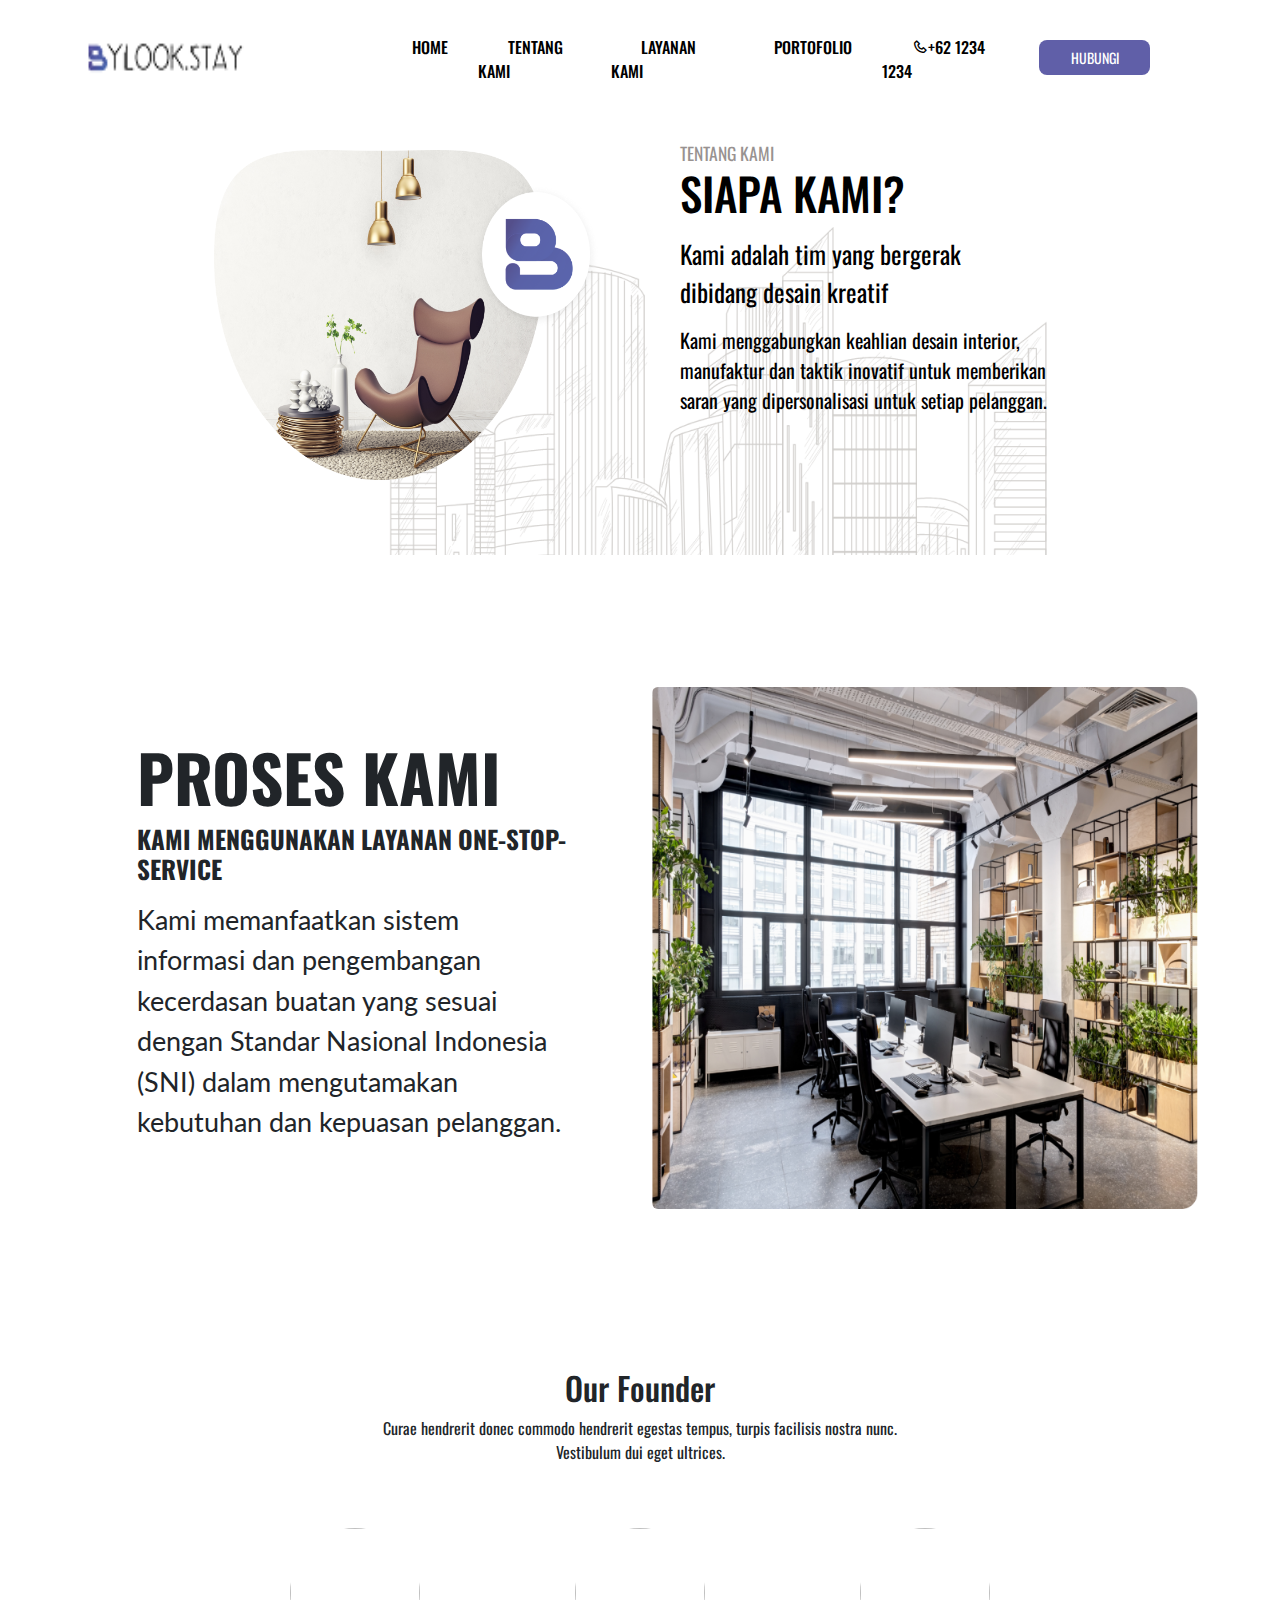
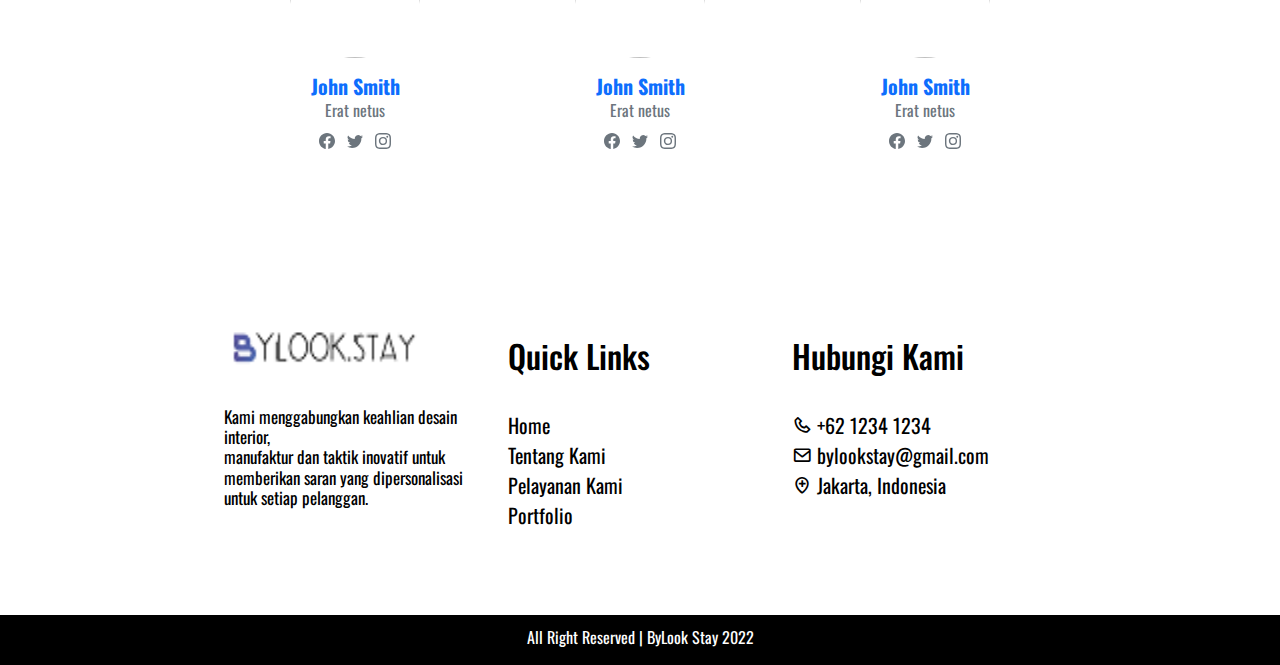
==== about.html @ 90b26701 "first commit" ====
<!DOCTYPE html>
<html>

<head>
    <meta charset="utg-8">
    <meta name="viewport" content="width=device-width, initial-scale=1.0">
    <title>Tentang Kami</title>
    <link rel="stylesheet" type="text/css" href="css/style3.css">
    <link rel="stylesheet" href="https://unpkg.com/boxicons@latest/css/boxicons.min.css">
    <link rel="preconnect" href="https://fonts.googleapis.com">
    <link rel="shortcut icon" href="assets/image/perlogoan.png">
    <link rel="preconnect" href="https://fonts.gstatic.com" crossorigin>
    <link href="https://fonts.googleapis.com/css2?family=Oswald:wght@300;400;500&display=swap" rel="stylesheet">
    <link rel="stylesheet" href="https://fonts.googleapis.com/css?family=Lato&amp;display=swap">
    <link rel="stylesheet" href="https://fonts.googleapis.com/css?family=Oswald&amp;display=swap">
    <link rel="stylesheet" href="assets/css/Hero-Clean-images.css">
    <link rel="stylesheet" href="assets/bootstrap/css/bootstrap.min.css">
</head>

<body>
    <header>
        <a href="#" class="logo">
            <img class="bylooks" src="assets/image/by.png">
        </a>
        <div class="bx bx-menu" id="menu-icon"></div>
        <ul class="navlist">
            <li><a href="index.html">HOME</a></li>
            <li><a href="about.html">TENTANG KAMI</a></li>
            <li><a href="project.html">LAYANAN KAMI</a></li>
            <li><a href="#">PORTOFOLIO</a></li>
            <li><a href="#"><i class='bx bx-phone'></i>+62 1234 1234</a></li>
        </ul>
        <button class="contact"><a href="#" class="btn-contact">HUBUNGI</a></button>
    </header>

    <!-- About-->
    <section class="about" id="about" style="background: url(&quot;assets/image/Frame%201.png&quot;)">
        <div class="about-image">
            <img src="./assets/image/Group 51.png" alt="img-about">
        </div>
        <div class="about-text">
            <span>TENTANG KAMI</span>
            <h2>SIAPA KAMI?</h2>
            <p class="p1">Kami adalah tim yang bergerak<br> dibidang desain kreatif </p>
            <p class="p2">Kami menggabungkan keahlian desain interior, manufaktur dan taktik inovatif untuk memberikan
                saran yang dipersonalisasi untuk setiap pelanggan.</p>
        </div>
    </section>
    <div class="container py-4 py-xl-5" style="margin-top: 20px; min-height: 700px">
        <div class="row gy-4 gy-md-0" style="min-height: 650px;">
            <div
                class="col-md-6 text-center text-md-start d-flex d-sm-flex d-md-flex justify-content-center align-items-center justify-content-md-start align-items-md-center justify-content-xl-center">
                <div style="width: 80%;">
                    <h2 class="text-uppercase fw-bold" style="font-family: Oswald, sans-serif;font-size: 65px;">PROSES
                        KAMI<br></h2>
                    <h2 class="text-uppercase fw-bold" style="font-family: Oswald, sans-serif;font-size: 25px;">Kami
                        menggunakan layanan one-stop-service<br></h2>
                    <p class="my-3" style="font-size: 27px;font-family: Lato, sans-serif;">Kami memanfaatkan sistem
                        informasi dan pengembangan kecerdasan buatan yang sesuai dengan Standar Nasional Indonesia (SNI)
                        dalam mengutamakan kebutuhan dan kepuasan pelanggan.<br></p>
                </div>
            </div>
            <div
                class="col-md-6 text-center text-md-start d-flex d-sm-flex d-md-flex justify-content-center align-items-center justify-content-md-start align-items-md-center justify-content-xl-center">
                <div><img class="rounded img-fluid" style="min-height: 300px;" src="assets/image/1%20(1).png"></div>
            </div>
        </div>
    </div>
    <div class="container py-4 py-xl-5">
        <div class="row mb-4 mb-lg-5">
            <div class="col-md-8 col-xl-6 text-center mx-auto">
                <h2>Our Founder</h2>
                <p class="w-lg-50">Curae hendrerit donec commodo hendrerit egestas tempus, turpis facilisis nostra nunc.
                    Vestibulum dui eget ultrices.</p>
            </div>
        </div>
        <div
            class="row gy-4 row-cols-2 row-cols-md-4 text-center text-md-start d-flex d-sm-flex d-md-flex justify-content-center align-items-center justify-content-md-start align-items-md-center justify-content-xl-center">
            <div class="col">
                <div class="card border-0 shadow-none">
                    <div class="card-body text-center d-flex flex-column align-items-center p-0"><img
                            class="rounded-circle mb-3 fit-cover" width="130" height="130"
                            src="https://cdn.bootstrapstudio.io/placeholders/1400x800.png">
                        <h5 class="fw-bold text-primary card-title mb-0"><strong>John Smith</strong></h5>
                        <p class="text-muted card-text mb-2">Erat netus</p>
                        <ul class="list-inline fs-6 text-muted w-100 mb-0">
                            <li class="list-inline-item text-center">
                                <div class="d-flex flex-column align-items-center"><svg
                                        xmlns="http://www.w3.org/2000/svg" width="1em" height="1em" fill="currentColor"
                                        viewBox="0 0 16 16" class="bi bi-facebook">
                                        <path
                                            d="M16 8.049c0-4.446-3.582-8.05-8-8.05C3.58 0-.002 3.603-.002 8.05c0 4.017 2.926 7.347 6.75 7.951v-5.625h-2.03V8.05H6.75V6.275c0-2.017 1.195-3.131 3.022-3.131.876 0 1.791.157 1.791.157v1.98h-1.009c-.993 0-1.303.621-1.303 1.258v1.51h2.218l-.354 2.326H9.25V16c3.824-.604 6.75-3.934 6.75-7.951z">
                                        </path>
                                    </svg></div>
                            </li>
                            <li class="list-inline-item text-center">
                                <div class="d-flex flex-column align-items-center"><svg
                                        xmlns="http://www.w3.org/2000/svg" width="1em" height="1em" fill="currentColor"
                                        viewBox="0 0 16 16" class="bi bi-twitter">
                                        <path
                                            d="M5.026 15c6.038 0 9.341-5.003 9.341-9.334 0-.14 0-.282-.006-.422A6.685 6.685 0 0 0 16 3.542a6.658 6.658 0 0 1-1.889.518 3.301 3.301 0 0 0 1.447-1.817 6.533 6.533 0 0 1-2.087.793A3.286 3.286 0 0 0 7.875 6.03a9.325 9.325 0 0 1-6.767-3.429 3.289 3.289 0 0 0 1.018 4.382A3.323 3.323 0 0 1 .64 6.575v.045a3.288 3.288 0 0 0 2.632 3.218 3.203 3.203 0 0 1-.865.115 3.23 3.23 0 0 1-.614-.057 3.283 3.283 0 0 0 3.067 2.277A6.588 6.588 0 0 1 .78 13.58a6.32 6.32 0 0 1-.78-.045A9.344 9.344 0 0 0 5.026 15z">
                                        </path>
                                    </svg></div>
                            </li>
                            <li class="list-inline-item text-center">
                                <div class="d-flex flex-column align-items-center"><svg
                                        xmlns="http://www.w3.org/2000/svg" width="1em" height="1em" fill="currentColor"
                                        viewBox="0 0 16 16" class="bi bi-instagram">
                                        <path
                                            d="M8 0C5.829 0 5.556.01 4.703.048 3.85.088 3.269.222 2.76.42a3.917 3.917 0 0 0-1.417.923A3.927 3.927 0 0 0 .42 2.76C.222 3.268.087 3.85.048 4.7.01 5.555 0 5.827 0 8.001c0 2.172.01 2.444.048 3.297.04.852.174 1.433.372 1.942.205.526.478.972.923 1.417.444.445.89.719 1.416.923.51.198 1.09.333 1.942.372C5.555 15.99 5.827 16 8 16s2.444-.01 3.298-.048c.851-.04 1.434-.174 1.943-.372a3.916 3.916 0 0 0 1.416-.923c.445-.445.718-.891.923-1.417.197-.509.332-1.09.372-1.942C15.99 10.445 16 10.173 16 8s-.01-2.445-.048-3.299c-.04-.851-.175-1.433-.372-1.941a3.926 3.926 0 0 0-.923-1.417A3.911 3.911 0 0 0 13.24.42c-.51-.198-1.092-.333-1.943-.372C10.443.01 10.172 0 7.998 0h.003zm-.717 1.442h.718c2.136 0 2.389.007 3.232.046.78.035 1.204.166 1.486.275.373.145.64.319.92.599.28.28.453.546.598.92.11.281.24.705.275 1.485.039.843.047 1.096.047 3.231s-.008 2.389-.047 3.232c-.035.78-.166 1.203-.275 1.485a2.47 2.47 0 0 1-.599.919c-.28.28-.546.453-.92.598-.28.11-.704.24-1.485.276-.843.038-1.096.047-3.232.047s-2.39-.009-3.233-.047c-.78-.036-1.203-.166-1.485-.276a2.478 2.478 0 0 1-.92-.598 2.48 2.48 0 0 1-.6-.92c-.109-.281-.24-.705-.275-1.485-.038-.843-.046-1.096-.046-3.233 0-2.136.008-2.388.046-3.231.036-.78.166-1.204.276-1.486.145-.373.319-.64.599-.92.28-.28.546-.453.92-.598.282-.11.705-.24 1.485-.276.738-.034 1.024-.044 2.515-.045v.002zm4.988 1.328a.96.96 0 1 0 0 1.92.96.96 0 0 0 0-1.92zm-4.27 1.122a4.109 4.109 0 1 0 0 8.217 4.109 4.109 0 0 0 0-8.217zm0 1.441a2.667 2.667 0 1 1 0 5.334 2.667 2.667 0 0 1 0-5.334z">
                                        </path>
                                    </svg></div>
                            </li>
                        </ul>
                    </div>
                </div>
            </div>
            <div class="col">
                <div class="card border-0 shadow-none">
                    <div class="card-body text-center d-flex flex-column align-items-center p-0"><img
                            class="rounded-circle mb-3 fit-cover" width="130" height="130"
                            src="https://cdn.bootstrapstudio.io/placeholders/1400x800.png">
                        <h5 class="fw-bold text-primary card-title mb-0"><strong>John Smith</strong></h5>
                        <p class="text-muted card-text mb-2">Erat netus</p>
                        <ul class="list-inline fs-6 text-muted w-100 mb-0">
                            <li class="list-inline-item text-center">
                                <div class="d-flex flex-column align-items-center"><svg
                                        xmlns="http://www.w3.org/2000/svg" width="1em" height="1em" fill="currentColor"
                                        viewBox="0 0 16 16" class="bi bi-facebook">
                                        <path
                                            d="M16 8.049c0-4.446-3.582-8.05-8-8.05C3.58 0-.002 3.603-.002 8.05c0 4.017 2.926 7.347 6.75 7.951v-5.625h-2.03V8.05H6.75V6.275c0-2.017 1.195-3.131 3.022-3.131.876 0 1.791.157 1.791.157v1.98h-1.009c-.993 0-1.303.621-1.303 1.258v1.51h2.218l-.354 2.326H9.25V16c3.824-.604 6.75-3.934 6.75-7.951z">
                                        </path>
                                    </svg></div>
                            </li>
                            <li class="list-inline-item text-center">
                                <div class="d-flex flex-column align-items-center"><svg
                                        xmlns="http://www.w3.org/2000/svg" width="1em" height="1em" fill="currentColor"
                                        viewBox="0 0 16 16" class="bi bi-twitter">
                                        <path
                                            d="M5.026 15c6.038 0 9.341-5.003 9.341-9.334 0-.14 0-.282-.006-.422A6.685 6.685 0 0 0 16 3.542a6.658 6.658 0 0 1-1.889.518 3.301 3.301 0 0 0 1.447-1.817 6.533 6.533 0 0 1-2.087.793A3.286 3.286 0 0 0 7.875 6.03a9.325 9.325 0 0 1-6.767-3.429 3.289 3.289 0 0 0 1.018 4.382A3.323 3.323 0 0 1 .64 6.575v.045a3.288 3.288 0 0 0 2.632 3.218 3.203 3.203 0 0 1-.865.115 3.23 3.23 0 0 1-.614-.057 3.283 3.283 0 0 0 3.067 2.277A6.588 6.588 0 0 1 .78 13.58a6.32 6.32 0 0 1-.78-.045A9.344 9.344 0 0 0 5.026 15z">
                                        </path>
                                    </svg></div>
                            </li>
                            <li class="list-inline-item text-center">
                                <div class="d-flex flex-column align-items-center"><svg
                                        xmlns="http://www.w3.org/2000/svg" width="1em" height="1em" fill="currentColor"
                                        viewBox="0 0 16 16" class="bi bi-instagram">
                                        <path
                                            d="M8 0C5.829 0 5.556.01 4.703.048 3.85.088 3.269.222 2.76.42a3.917 3.917 0 0 0-1.417.923A3.927 3.927 0 0 0 .42 2.76C.222 3.268.087 3.85.048 4.7.01 5.555 0 5.827 0 8.001c0 2.172.01 2.444.048 3.297.04.852.174 1.433.372 1.942.205.526.478.972.923 1.417.444.445.89.719 1.416.923.51.198 1.09.333 1.942.372C5.555 15.99 5.827 16 8 16s2.444-.01 3.298-.048c.851-.04 1.434-.174 1.943-.372a3.916 3.916 0 0 0 1.416-.923c.445-.445.718-.891.923-1.417.197-.509.332-1.09.372-1.942C15.99 10.445 16 10.173 16 8s-.01-2.445-.048-3.299c-.04-.851-.175-1.433-.372-1.941a3.926 3.926 0 0 0-.923-1.417A3.911 3.911 0 0 0 13.24.42c-.51-.198-1.092-.333-1.943-.372C10.443.01 10.172 0 7.998 0h.003zm-.717 1.442h.718c2.136 0 2.389.007 3.232.046.78.035 1.204.166 1.486.275.373.145.64.319.92.599.28.28.453.546.598.92.11.281.24.705.275 1.485.039.843.047 1.096.047 3.231s-.008 2.389-.047 3.232c-.035.78-.166 1.203-.275 1.485a2.47 2.47 0 0 1-.599.919c-.28.28-.546.453-.92.598-.28.11-.704.24-1.485.276-.843.038-1.096.047-3.232.047s-2.39-.009-3.233-.047c-.78-.036-1.203-.166-1.485-.276a2.478 2.478 0 0 1-.92-.598 2.48 2.48 0 0 1-.6-.92c-.109-.281-.24-.705-.275-1.485-.038-.843-.046-1.096-.046-3.233 0-2.136.008-2.388.046-3.231.036-.78.166-1.204.276-1.486.145-.373.319-.64.599-.92.28-.28.546-.453.92-.598.282-.11.705-.24 1.485-.276.738-.034 1.024-.044 2.515-.045v.002zm4.988 1.328a.96.96 0 1 0 0 1.92.96.96 0 0 0 0-1.92zm-4.27 1.122a4.109 4.109 0 1 0 0 8.217 4.109 4.109 0 0 0 0-8.217zm0 1.441a2.667 2.667 0 1 1 0 5.334 2.667 2.667 0 0 1 0-5.334z">
                                        </path>
                                    </svg></div>
                            </li>
                        </ul>
                    </div>
                </div>
            </div>
            <div class="col">
                <div class="card border-0 shadow-none">
                    <div class="card-body text-center d-flex flex-column align-items-center p-0"><img
                            class="rounded-circle mb-3 fit-cover" width="130" height="130"
                            src="https://cdn.bootstrapstudio.io/placeholders/1400x800.png">
                        <h5 class="fw-bold text-primary card-title mb-0"><strong>John Smith</strong></h5>
                        <p class="text-muted card-text mb-2">Erat netus</p>
                        <ul class="list-inline fs-6 text-muted w-100 mb-0">
                            <li class="list-inline-item text-center">
                                <div class="d-flex flex-column align-items-center"><svg
                                        xmlns="http://www.w3.org/2000/svg" width="1em" height="1em" fill="currentColor"
                                        viewBox="0 0 16 16" class="bi bi-facebook">
                                        <path
                                            d="M16 8.049c0-4.446-3.582-8.05-8-8.05C3.58 0-.002 3.603-.002 8.05c0 4.017 2.926 7.347 6.75 7.951v-5.625h-2.03V8.05H6.75V6.275c0-2.017 1.195-3.131 3.022-3.131.876 0 1.791.157 1.791.157v1.98h-1.009c-.993 0-1.303.621-1.303 1.258v1.51h2.218l-.354 2.326H9.25V16c3.824-.604 6.75-3.934 6.75-7.951z">
                                        </path>
                                    </svg></div>
                            </li>
                            <li class="list-inline-item text-center">
                                <div class="d-flex flex-column align-items-center"><svg
                                        xmlns="http://www.w3.org/2000/svg" width="1em" height="1em" fill="currentColor"
                                        viewBox="0 0 16 16" class="bi bi-twitter">
                                        <path
                                            d="M5.026 15c6.038 0 9.341-5.003 9.341-9.334 0-.14 0-.282-.006-.422A6.685 6.685 0 0 0 16 3.542a6.658 6.658 0 0 1-1.889.518 3.301 3.301 0 0 0 1.447-1.817 6.533 6.533 0 0 1-2.087.793A3.286 3.286 0 0 0 7.875 6.03a9.325 9.325 0 0 1-6.767-3.429 3.289 3.289 0 0 0 1.018 4.382A3.323 3.323 0 0 1 .64 6.575v.045a3.288 3.288 0 0 0 2.632 3.218 3.203 3.203 0 0 1-.865.115 3.23 3.23 0 0 1-.614-.057 3.283 3.283 0 0 0 3.067 2.277A6.588 6.588 0 0 1 .78 13.58a6.32 6.32 0 0 1-.78-.045A9.344 9.344 0 0 0 5.026 15z">
                                        </path>
                                    </svg></div>
                            </li>
                            <li class="list-inline-item text-center">
                                <div class="d-flex flex-column align-items-center"><svg
                                        xmlns="http://www.w3.org/2000/svg" width="1em" height="1em" fill="currentColor"
                                        viewBox="0 0 16 16" class="bi bi-instagram">
                                        <path
                                            d="M8 0C5.829 0 5.556.01 4.703.048 3.85.088 3.269.222 2.76.42a3.917 3.917 0 0 0-1.417.923A3.927 3.927 0 0 0 .42 2.76C.222 3.268.087 3.85.048 4.7.01 5.555 0 5.827 0 8.001c0 2.172.01 2.444.048 3.297.04.852.174 1.433.372 1.942.205.526.478.972.923 1.417.444.445.89.719 1.416.923.51.198 1.09.333 1.942.372C5.555 15.99 5.827 16 8 16s2.444-.01 3.298-.048c.851-.04 1.434-.174 1.943-.372a3.916 3.916 0 0 0 1.416-.923c.445-.445.718-.891.923-1.417.197-.509.332-1.09.372-1.942C15.99 10.445 16 10.173 16 8s-.01-2.445-.048-3.299c-.04-.851-.175-1.433-.372-1.941a3.926 3.926 0 0 0-.923-1.417A3.911 3.911 0 0 0 13.24.42c-.51-.198-1.092-.333-1.943-.372C10.443.01 10.172 0 7.998 0h.003zm-.717 1.442h.718c2.136 0 2.389.007 3.232.046.78.035 1.204.166 1.486.275.373.145.64.319.92.599.28.28.453.546.598.92.11.281.24.705.275 1.485.039.843.047 1.096.047 3.231s-.008 2.389-.047 3.232c-.035.78-.166 1.203-.275 1.485a2.47 2.47 0 0 1-.599.919c-.28.28-.546.453-.92.598-.28.11-.704.24-1.485.276-.843.038-1.096.047-3.232.047s-2.39-.009-3.233-.047c-.78-.036-1.203-.166-1.485-.276a2.478 2.478 0 0 1-.92-.598 2.48 2.48 0 0 1-.6-.92c-.109-.281-.24-.705-.275-1.485-.038-.843-.046-1.096-.046-3.233 0-2.136.008-2.388.046-3.231.036-.78.166-1.204.276-1.486.145-.373.319-.64.599-.92.28-.28.546-.453.92-.598.282-.11.705-.24 1.485-.276.738-.034 1.024-.044 2.515-.045v.002zm4.988 1.328a.96.96 0 1 0 0 1.92.96.96 0 0 0 0-1.92zm-4.27 1.122a4.109 4.109 0 1 0 0 8.217 4.109 4.109 0 0 0 0-8.217zm0 1.441a2.667 2.667 0 1 1 0 5.334 2.667 2.667 0 0 1 0-5.334z">
                                        </path>
                                    </svg></div>
                            </li>
                        </ul>
                    </div>
                </div>
            </div>
        </div>
    </div>
    <section class="footer">
        <div class="row-foot">
            <div class="column-foot">
                <img class="img-footer" src="assets/image/by.png">
                <h4 class="p-footer">Kami menggabungkan keahlian desain interior,<br>manufaktur dan taktik inovatif
                    untuk<br> memberikan
                    saran yang dipersonalisasi untuk setiap pelanggan.</h4>
            </div>
            <div class="column-foot">
                <h2 style="margin-top: 50px; color: black; margin-bottom: 35px;">Quick Links</h2>
                <a href="index.html" class="link-footer">Home</a><br>
                <a href="about.html" class="link-footer">Tentang Kami</a><br>
                <a href="project.html"class="link-footer">Pelayanan Kami</a><br>
                <a href="#" class="link-footer">Portfolio</a>
            </div>
            <div class="column-foot">
                <h2 style="margin-top: 50px; color: black; margin-bottom: 35px;">Hubungi Kami</h2>
                <a href="#" class="link-footer"><i class='bx bx-phone'></i> +62 1234 1234</a><br>
                <a href="#" class="link-footer"><i class='bx bx-envelope'></i> bylookstay@gmail.com</a><br>
                <a href="#" class="link-footer"><i class='bx bx-location-plus'></i> Jakarta, Indonesia</a>
            </div>
        </div>
    </section>
    <footer>
        <p>All Right Reserved | ByLook Stay 2022</p>
    </footer>
</body>
</html>
---- css/style3.css ----
* {
    padding: 0;
    margin: 0;
    box-sizing: border-box;
    font-family: 'Oswald', sans-serif;
    list-style: none;
    text-decoration: none;
    scroll-behavior: smooth;
}

:root {
    --main-color: #f25341;
    --text-color: #35404e;
    --bg-color: #f9f9ff;
    --big-font: 3.6rem;
    --h2-font: 2.26rem;
    --p-font: 1.1rem;
}

body {
    background: white;
    color: var(--text-color);
}

header {
    position: fixed;
    width: 100%;
    right: 0;
    left: 0;
    display: flex;
    align-items: center;
    justify-content: space-between;
    z-index: 111;
    padding: 2px 30px;
    background: white;
    margin-bottom: 10px;
}

.bylooks {
    width: 170px;
    height: 110px;
    margin-left: 50px;
}

.navlist {
    display: flex;
    margin-left: 100px;
    margin-top: 20px;
    margin-right: 10px;
}

.navlist a{
    color: black;
    font-size: 1rem;
    font-weight: 500;
    padding: 25px 30px;
    transition: color .4s;
    text-decoration: none;
}

.contact {
    width: 120px;
    height: 35px;
    border-radius: 8px;
    color: white;
    background-color: #605FA8;
    border: none;
    margin-right: 100px;
}

.btn-contact {
    color: white;
    text-decoration: none;
    font-size: 14px;
}

.contact:hover{
    transform: scale(1.2);
    transition: .4s;
    box-shadow: 0 5px 15px 2px rgb(0,0,0);
}

.navlist a:hover{
    color: #605FA8;
}

#menu-icon {
    font-size: 2rem;
    cursor: pointer;
    display: none;
}

section {
    padding: 75px 16.7%;
}

.home {
    width: 100%;
    min-height: 95vh;
    display: grid;
    grid-template-columns: repeat(2, 1fr);
    grid-gap: 5rem;
    align-items: center;
}

.home-img img{
    max-width: 150%;
    height: 600px;
    margin-left: 21px;
}

.home-text h5{
    font-size: 50px;
    font-weight: 300;
    margin-bottom: 15px;
    color: black;
    text-decoration: underline;
}

.about {
    display: grid;
    grid-template-columns: repeat(2,2fr);
    grid-gap: 5rem;
    align-items: center;
    padding-top: 100px;
}

.about-image img{
    max-width: 100%;
    width: 500px;
    margin-top: 50px;
    height: auto;
}

span {
    font-size: 1.1rem;
    font-weight: 400;
    color: #989290;
    margin-bottom: 15px;
}

.about-text h2{
    font-size: 45px;
    color: black;
    margin-bottom: 15px;
}

.p1{
    color: black;
    font-size: 25px;
    font-weight: 400;
    margin-bottom: 15px;
}

.p2{
    color: black;
    font-size: 20px;
    font-weight: 300;
    margin-bottom: 25px;
    font-weight: 400;
}

.btn-about {
    width: auto;
    height: auto;
    border-radius: 5px;
    color: white;
    background-color: #605FA8;
    border: none;
    padding-top: 7px;
    padding-left: 19px;
    padding-right: 19px;
    padding-bottom: 7px;
}

.btn-about:hover {
    transform: scale(1.2);
    transition: .4s;
    box-shadow: 0 5px 15px 2px rgb(0,0,0);
}

.proyek{
    display: grid;
}

.proyek-text{
    color: black;
    font-size: 25px;
    text-align: center;
}

.btn-arrow{
    margin-left: 90px;
    height: 35px;
    width: 35px;
}

.container-card {
    display: flex;
}

.review{
    color: black;
    font-size: 20px;
    text-align: center;
}

.review-text{

}

/* Slideshow container */
.slideshow-container {
    position: relative;
    background: white;
}

/* Slides */
.mySlides {
    display: none;
    padding: 80px;
    text-align: center;
}

/* Next & previous buttons */
.prev {
    position: absolute;
    left: 0;
    border-radius: 3px 0 0 3px;
    cursor: pointer;
    top: 50%;
    width: auto;
    margin-top: -30px;
    padding: 16px;
    color: #888;
    font-weight: bold;
    font-size: 20px;
    border-radius: 0 3px 3px 0;
    user-select: none;
}

/* Position the "next button" to the right */
.next {
    position: absolute;
    right: 0;
    border-radius: 3px 0 0 3px;
    cursor: pointer;
    top: 50%;
    width: auto;
    margin-top: -30px;
    padding: 16px;
    color: #888;
    font-weight: bold;
    font-size: 20px;
    border-radius: 0 3px 3px 0;
    user-select: none;
}

/* On hover, add a black background color with a little bit see-through */
.prev:hover, .next:hover {
    background-color: rgba(0,0,0,0.8);
    color: white;
}


/* Add a blue color to the author */
.author {
    color: black;
    margin-top: 50px;
    font-weight: 800;
}

.mitra{
    color: black;
    font-size: 25px;
    text-align: center;
}

.mitra-text{

}

.mitra-img{
    width: 100%;
    margin: auto;
    display: block;
}

.konsultasi {
    display: grid;
    grid-template-columns: repeat(2,2fr);
    grid-gap: 5rem;
    align-items: center;
    padding-top: 100px;
}

.konsultasi-text{
    font-size: 30px;
    font-weight: 100;
}

.p1-konsultasi{
    font-weight: 600;
    font-size: 25px;
    color: black;
}

.p2-konsultasi{
    font-weight: 500;
    font-size: 18px;
    color: black;
    margin-top: 10px;
    text-decoration: none;
}

input[type=text], select, textarea {
    width: 80%;
    padding: 12px;
    border: 1px solid #000;
    border-radius: 8px;
    margin-top: 10px;
    resize: vertical;
}

.btn-konsul{
    width: 400px;
    height: 35px;
    border-radius: 8px;
    color: white;
    background-color: #605FA8;
    border: none;
    margin-right: 100px;
}

.btn-konsul:hover{
    transform: scale(1.2);
    transition: .4s;
    box-shadow: 0 5px 15px 2px rgb(0,0,0);
}

.column-foot {
    float: left;
    width: 33.33%;
    padding: 10px;
}

.row-foot:after {
    content: "";
    display: table;
    clear: both;
}

.img-footer{
    width: 200px;
    height: 120px;
}

.p-footer{
    font-size: 17px;
    color: #000;
    font-weight: 400;
}

.link-footer{
    text-decoration: none;
    color: #000;
    font-size: 20px;
    font-weight: 400;
}

.link-footer:hover{
    color:#605FA8
}

footer {
    text-align: center;
    padding: 10px;
    height: 50px;
    background-color: #000;
    color: white;
}
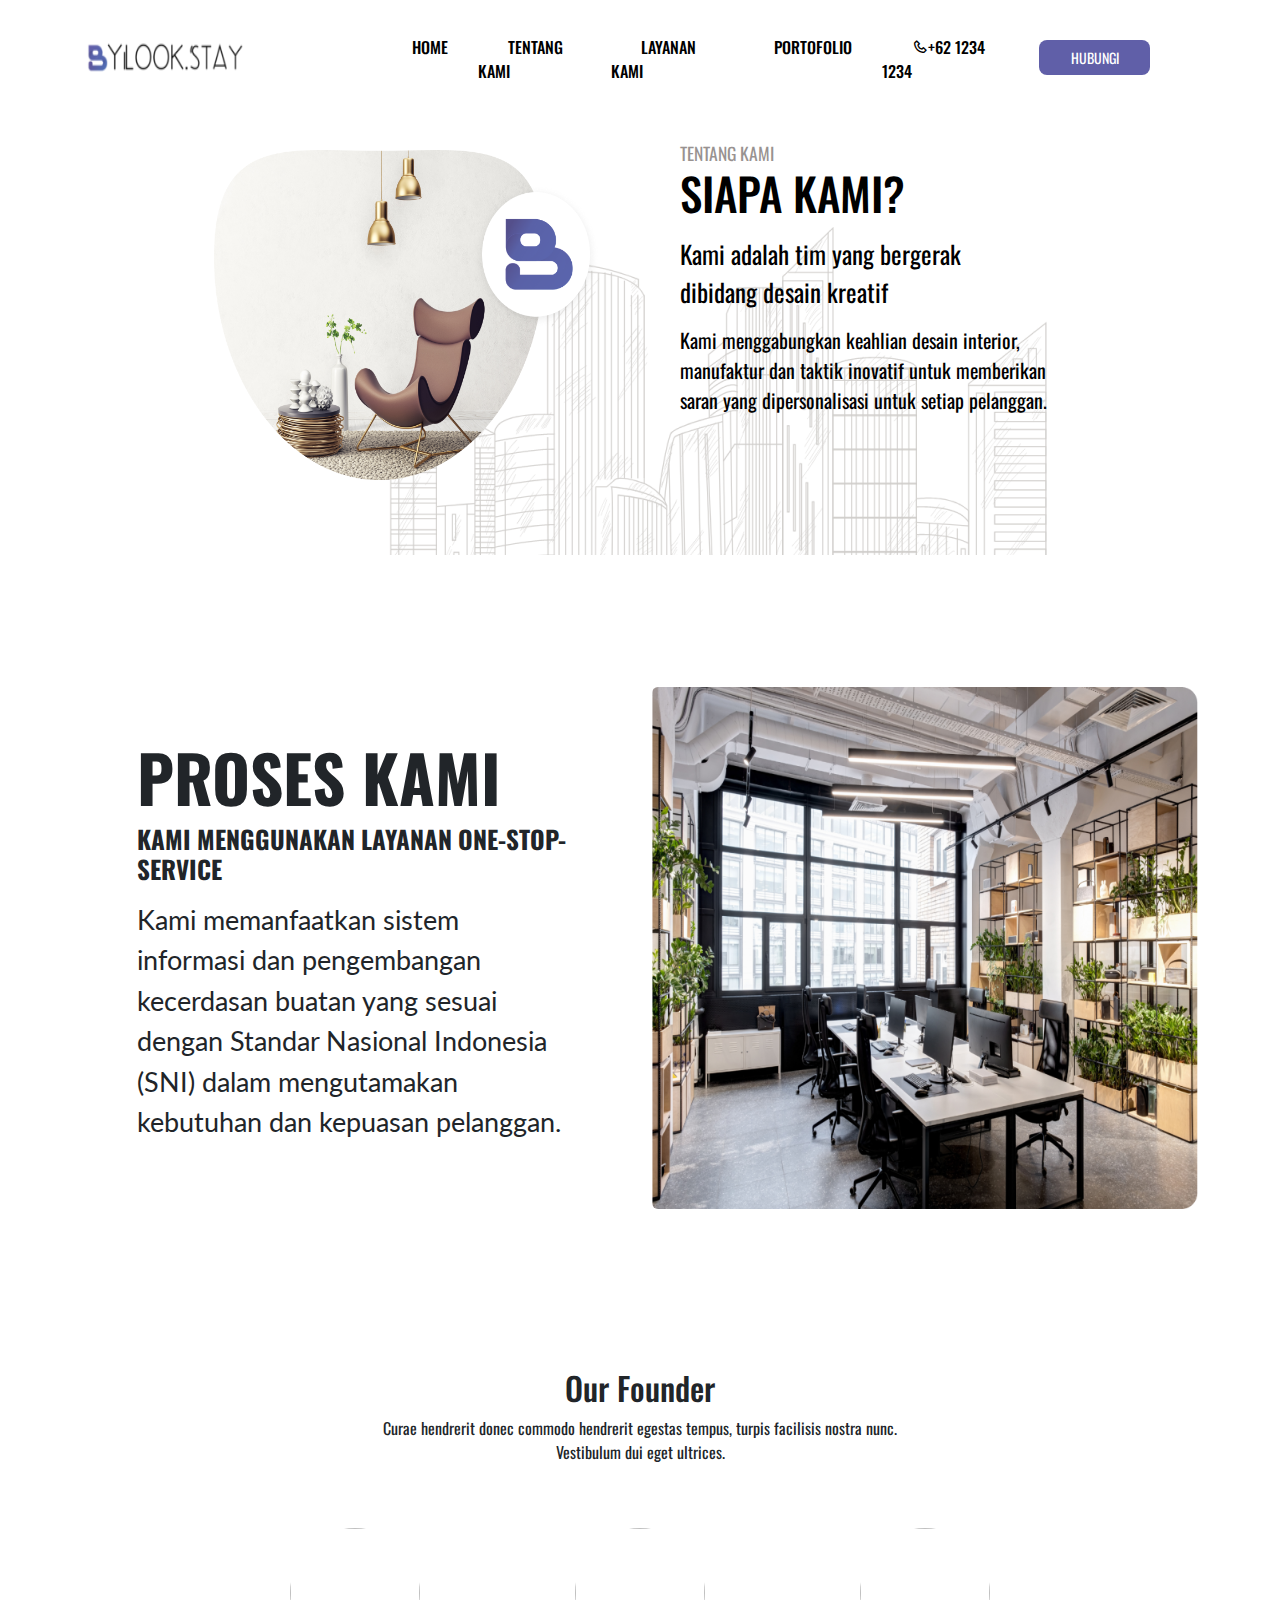
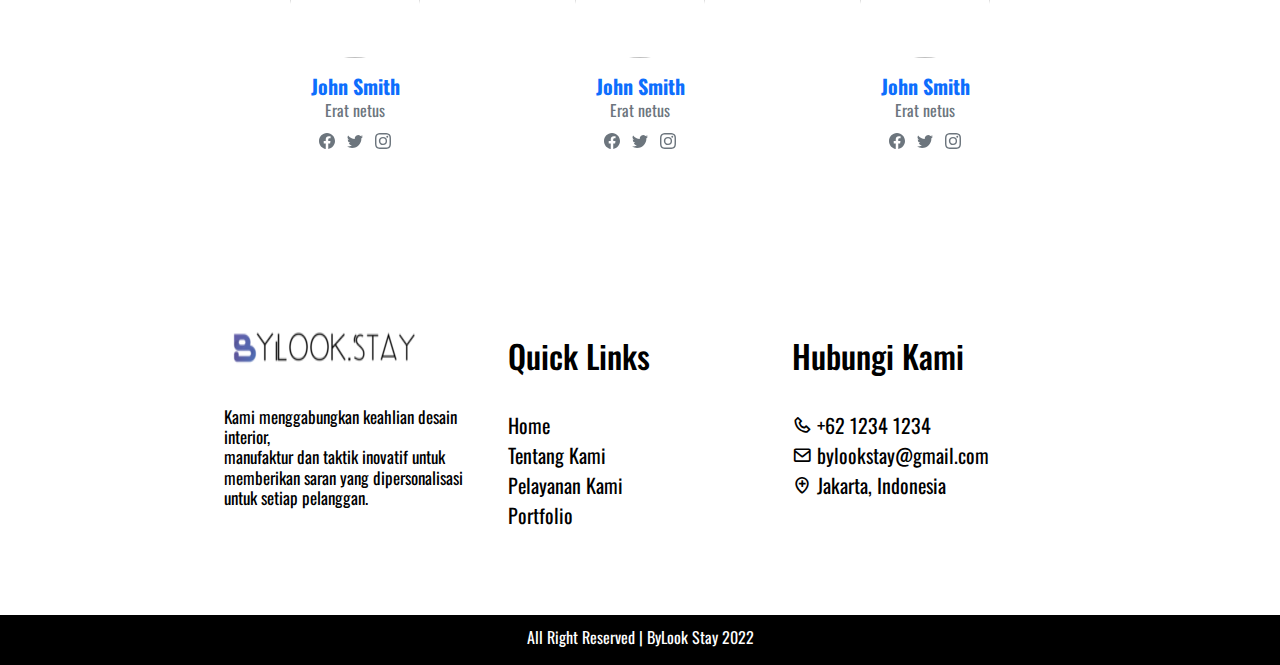
==== commit 6dfe6153: "Tambah Navigasi Whatsapp" ====
--- a/about.html
+++ b/about.html
@@ -20,7 +20,7 @@
 <body>
     <header>
         <a href="#" class="logo">
-            <img class="bylooks" src="assets/image/by.png">
+            <img class="bylooks" src="assets/image/perlogoan.png">
         </a>
         <div class="bx bx-menu" id="menu-icon"></div>
         <ul class="navlist">
@@ -28,9 +28,9 @@
             <li><a href="about.html">TENTANG KAMI</a></li>
             <li><a href="project.html">LAYANAN KAMI</a></li>
             <li><a href="#">PORTOFOLIO</a></li>
-            <li><a href="#"><i class='bx bx-phone'></i>+62 1234 1234</a></li>
+            <li><a href="https://api.whatsapp.com/send?phone=6282118161569&text=Hi,%20Bylook.Stay.%0ASaya%20tertarik%20untuk%20membeli%20jasa%20Anda.%0ABoleh%20tanya-tanya%20dulu?"><i class='bx bx-phone'></i>+62 1234 1234</a></li>
         </ul>
-        <button class="contact"><a href="#" class="btn-contact">HUBUNGI</a></button>
+        <button class="contact"><a href="https://api.whatsapp.com/send?phone=6282118161569&text=Hi,%20Bylook.Stay.%0ASaya%20tertarik%20untuk%20membeli%20jasa%20Anda.%0ABoleh%20tanya-tanya%20dulu?" class="btn-contact">HUBUNGI</a></button>
     </header>
 
     <!-- About-->
@@ -198,7 +198,7 @@
     <section class="footer">
         <div class="row-foot">
             <div class="column-foot">
-                <img class="img-footer" src="assets/image/by.png">
+                <img class="img-footer" src="assets/image/perlogoan.png">
                 <h4 class="p-footer">Kami menggabungkan keahlian desain interior,<br>manufaktur dan taktik inovatif
                     untuk<br> memberikan
                     saran yang dipersonalisasi untuk setiap pelanggan.</h4>
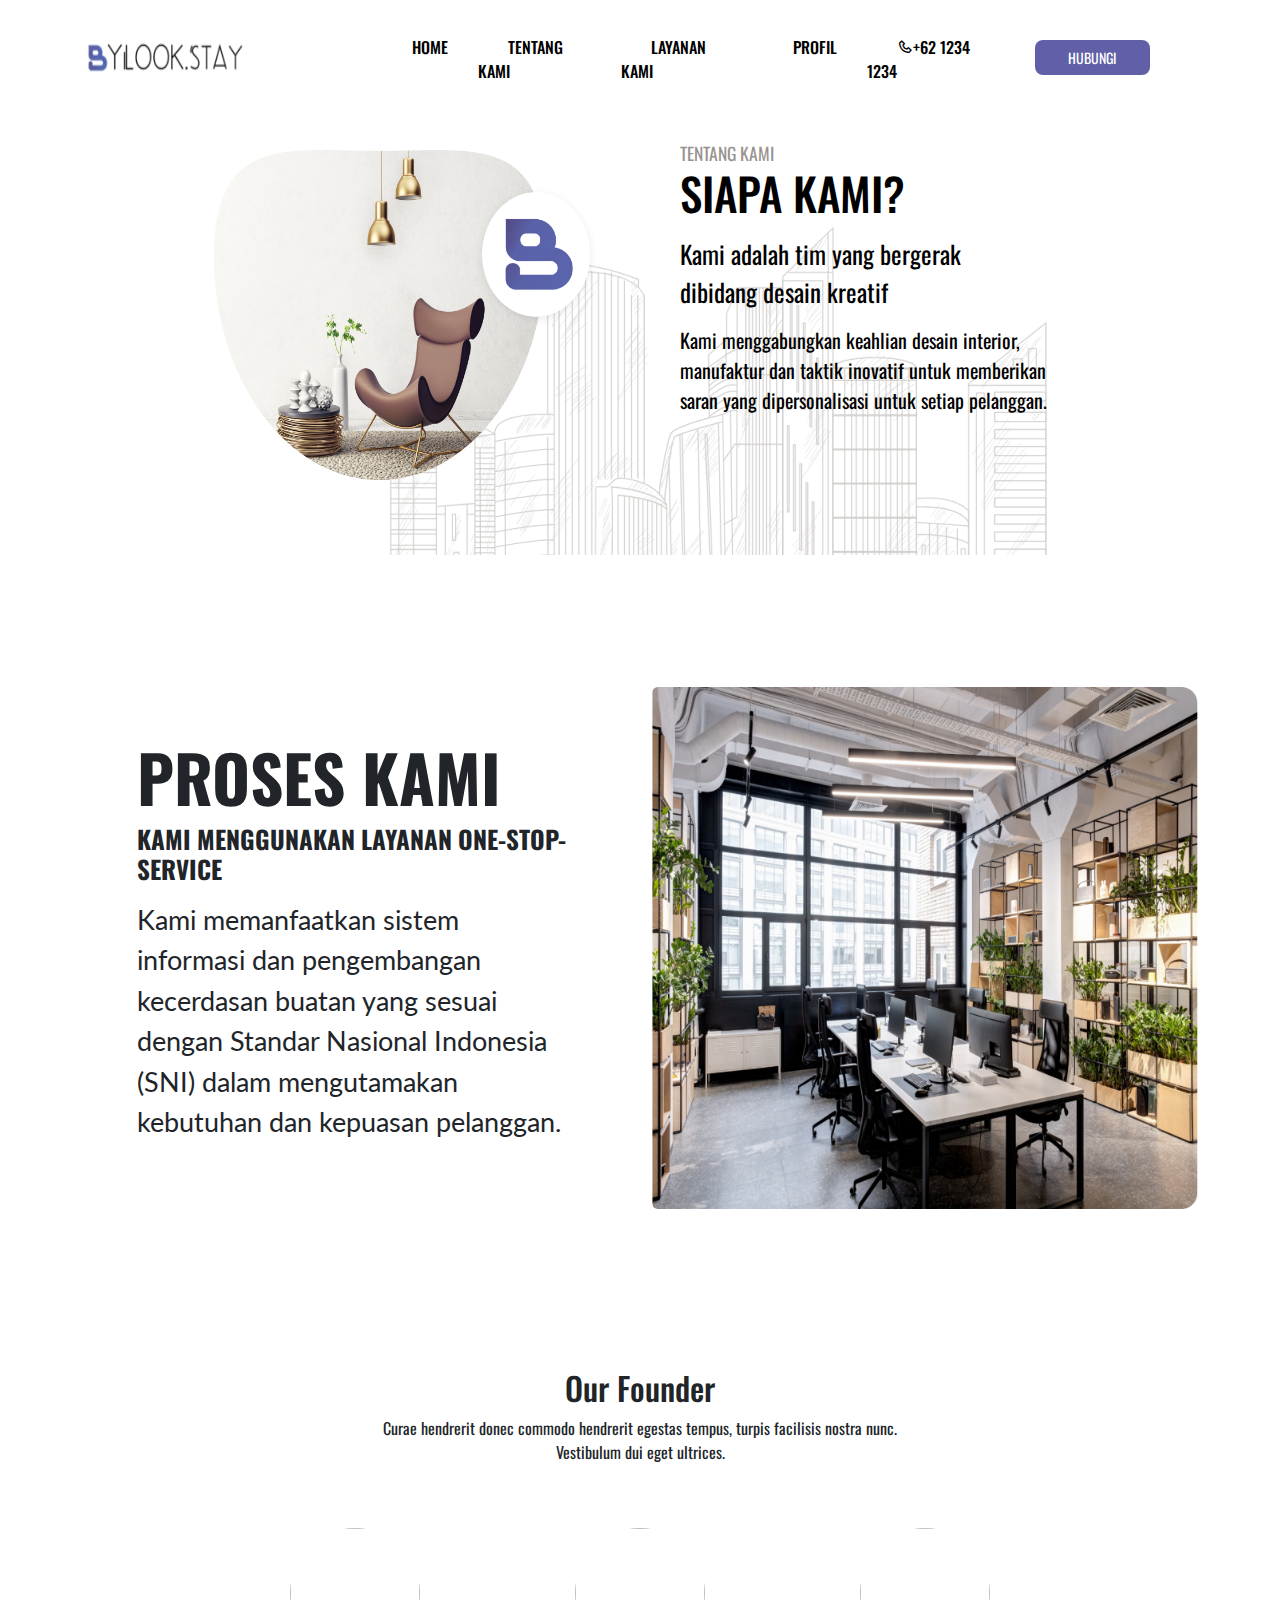
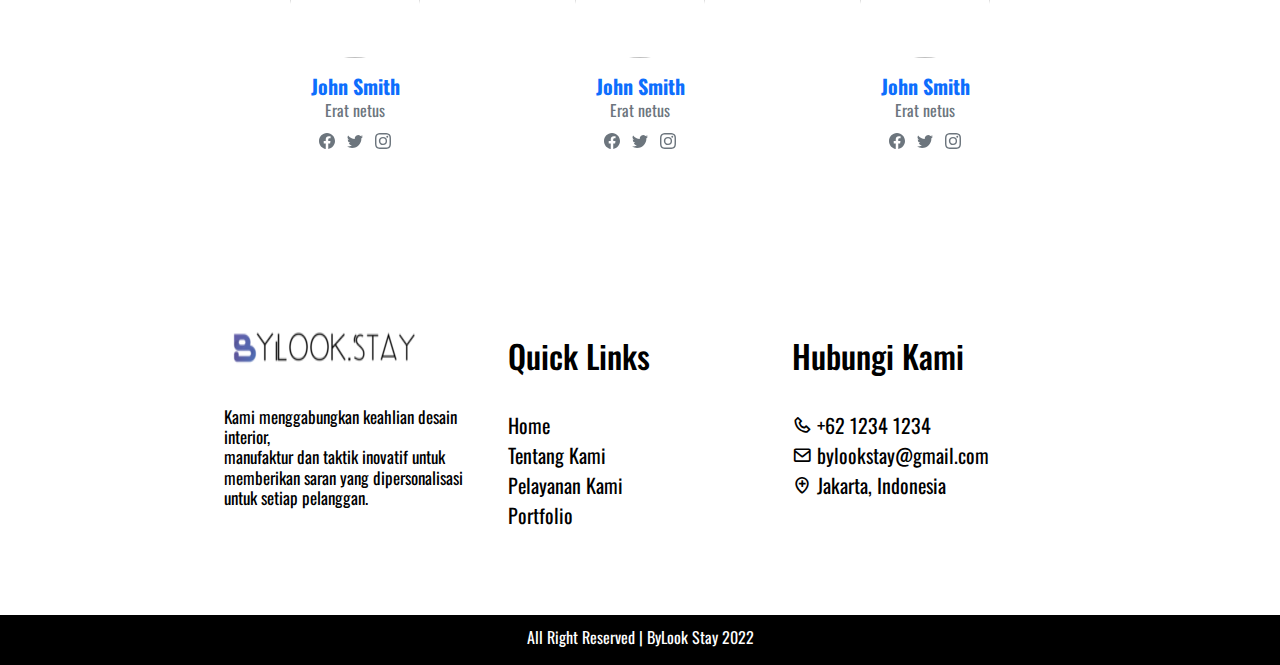
==== commit 68de0133: "Merge pull request #3 from rrifaldy/main" ====
--- a/about.html
+++ b/about.html
@@ -27,8 +27,9 @@
             <li><a href="index.html">HOME</a></li>
             <li><a href="about.html">TENTANG KAMI</a></li>
             <li><a href="project.html">LAYANAN KAMI</a></li>
-            <li><a href="#">PORTOFOLIO</a></li>
+            <li><a href="profil.html">PROFIL</a></li>
             <li><a href="https://api.whatsapp.com/send?phone=6282118161569&text=Hi,%20Bylook.Stay.%0ASaya%20tertarik%20untuk%20membeli%20jasa%20Anda.%0ABoleh%20tanya-tanya%20dulu?"><i class='bx bx-phone'></i>+62 1234 1234</a></li>
+          
         </ul>
         <button class="contact"><a href="https://api.whatsapp.com/send?phone=6282118161569&text=Hi,%20Bylook.Stay.%0ASaya%20tertarik%20untuk%20membeli%20jasa%20Anda.%0ABoleh%20tanya-tanya%20dulu?" class="btn-contact">HUBUNGI</a></button>
     </header>
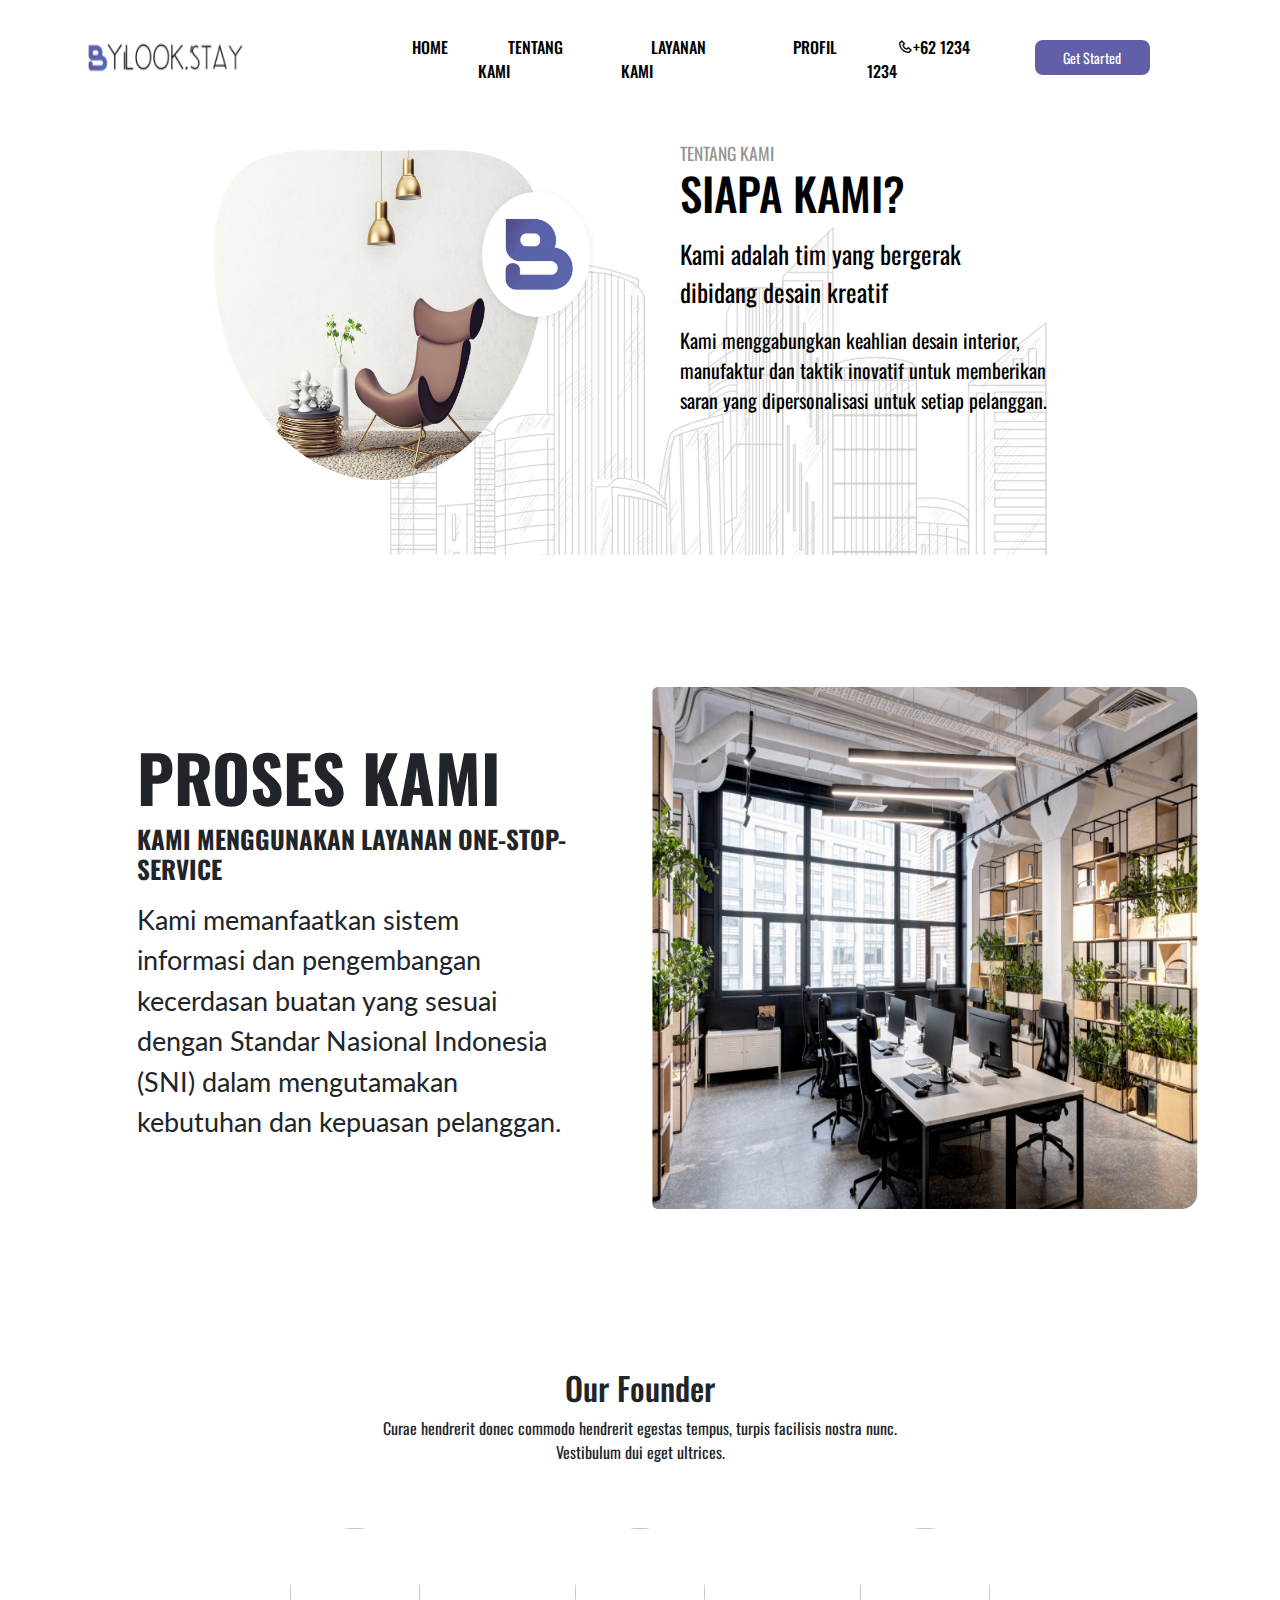
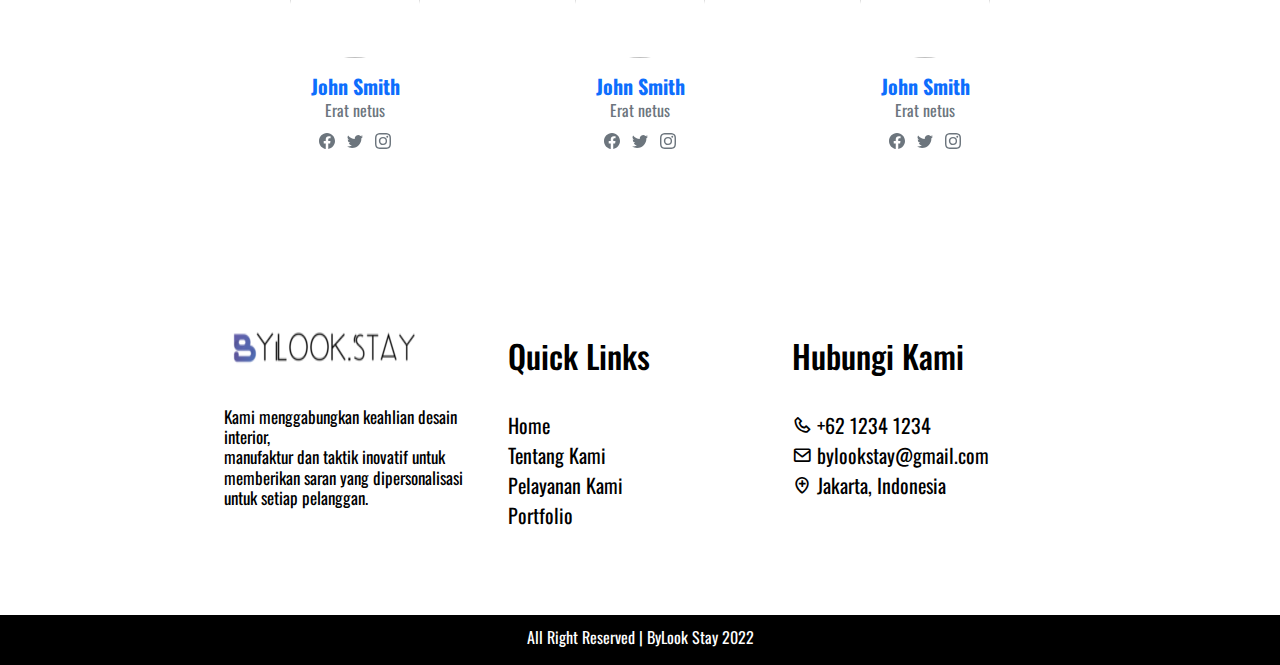
==== commit 8ff40d41: "login" ====
--- a/about.html
+++ b/about.html
@@ -15,6 +15,9 @@
     <link rel="stylesheet" href="https://fonts.googleapis.com/css?family=Oswald&amp;display=swap">
     <link rel="stylesheet" href="assets/css/Hero-Clean-images.css">
     <link rel="stylesheet" href="assets/bootstrap/css/bootstrap.min.css">
+
+    <script
+        type="text/javascript">window.$crisp = []; window.CRISP_WEBSITE_ID = "44c0da35-3993-47a3-b095-b943629b565e"; (function () { d = document; s = d.createElement("script"); s.src = "https://client.crisp.chat/l.js"; s.async = 1; d.getElementsByTagName("head")[0].appendChild(s); })();</script>
 </head>
 
 <body>
@@ -31,7 +34,7 @@
             <li><a href="https://api.whatsapp.com/send?phone=6282118161569&text=Hi,%20Bylook.Stay.%0ASaya%20tertarik%20untuk%20membeli%20jasa%20Anda.%0ABoleh%20tanya-tanya%20dulu?"><i class='bx bx-phone'></i>+62 1234 1234</a></li>
           
         </ul>
-        <button class="contact"><a href="https://api.whatsapp.com/send?phone=6282118161569&text=Hi,%20Bylook.Stay.%0ASaya%20tertarik%20untuk%20membeli%20jasa%20Anda.%0ABoleh%20tanya-tanya%20dulu?" class="btn-contact">HUBUNGI</a></button>
+        <button class="contact"><a href="login.html" class="btn-contact">Get Started</a></button>
     </header>
 
     <!-- About-->
